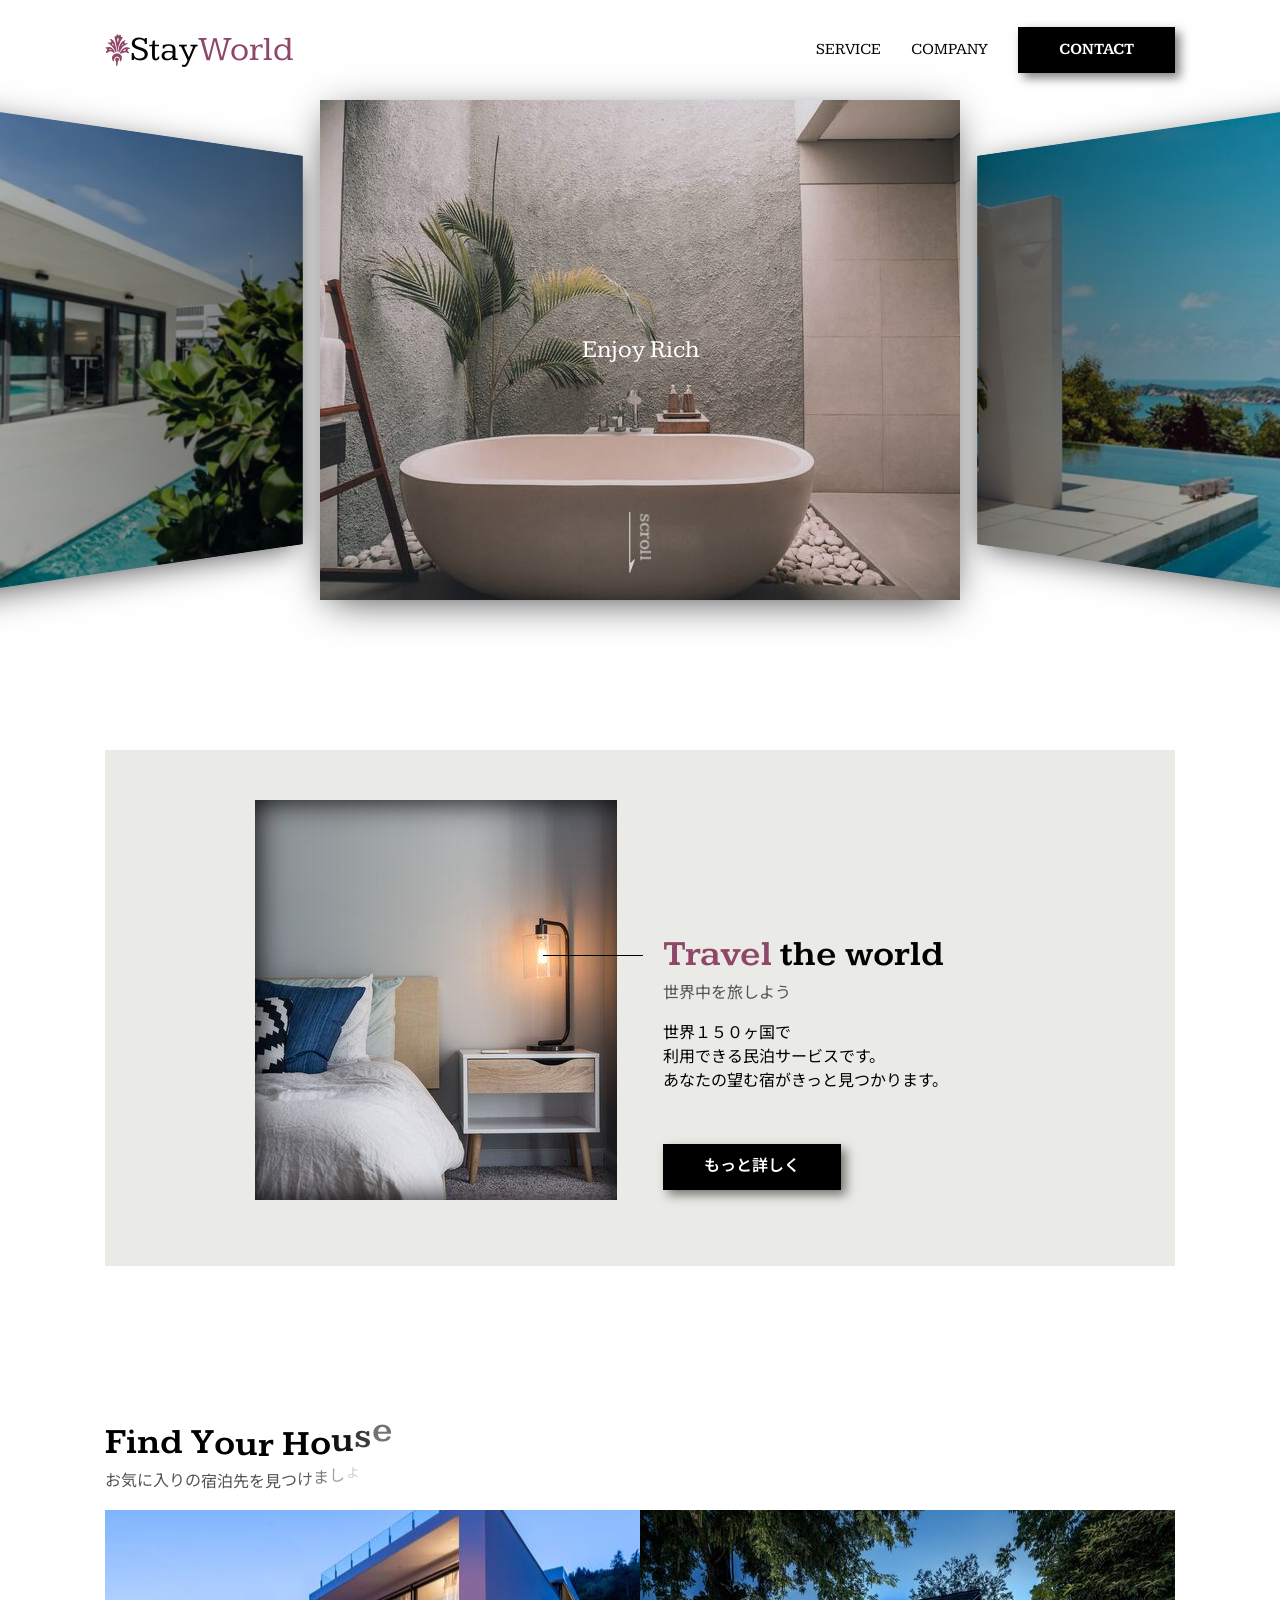
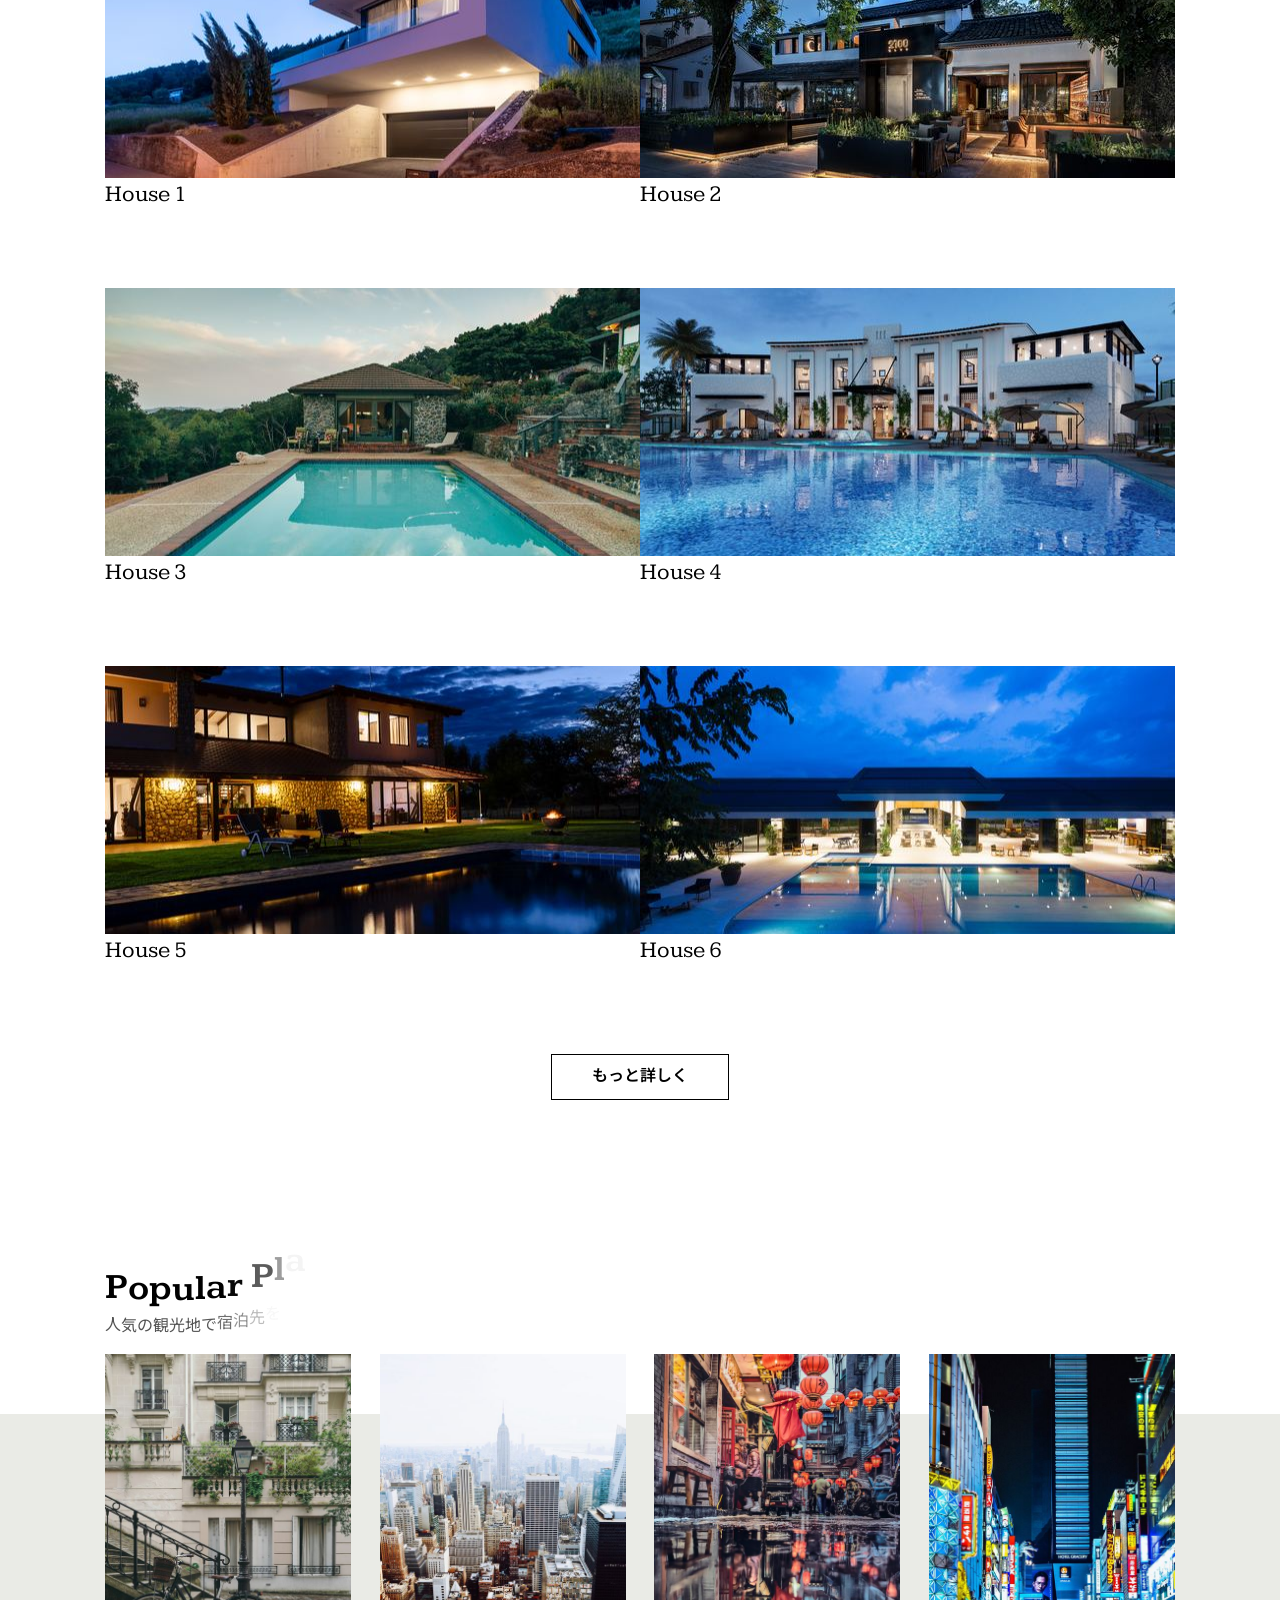
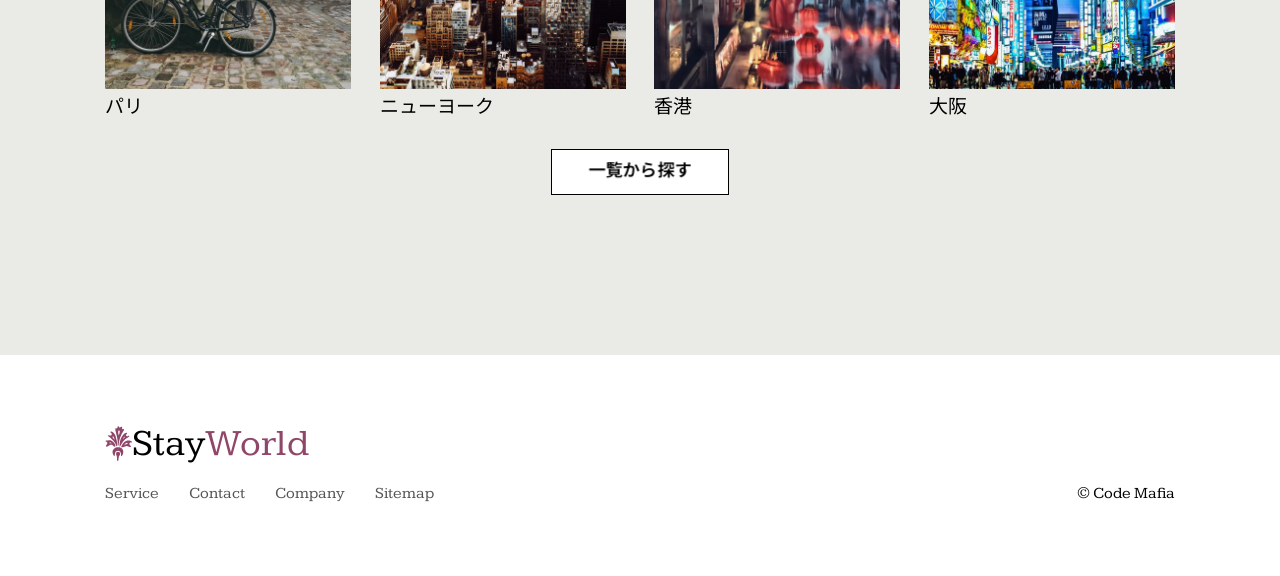
==== front-dev-tutorial-master/99_サンプルサイト/index.html @ 1717879c "250803/01" ====
<!DOCTYPE html>
<html lang="en">
  <head>
    <meta charset="UTF-8" />
    <meta name="viewport" content="width=device-width, initial-scale=1.0" />
    <meta http-equiv="X-UA-Compatible" content="ie=edge" />
    <title>Document</title>
    <script src="scripts/vendors/pace.js"></script>
    <link rel="stylesheet" href="styles/loader.css">
    <link rel="preconnect" href="https://fonts.googleapis.com" />
    <link rel="preconnect" href="https://fonts.gstatic.com" crossorigin />
    <link
      href="https://fonts.googleapis.com/css2?family=Kameron:wght@400;700&family=Noto+Sans+JP:wght@500&display=swap"
      rel="stylesheet"
    />
    <link rel="stylesheet" href="styles/vendors/css-reset.css" />
    <link rel="stylesheet" href="styles/vendors/swiper-bundle.min.css" />
    <link rel="stylesheet" href="styles/style.css" />
    
    <script src="scripts/vendors/gsap.min.js" defer></script>

    <script src="scripts/vendors/swiper-bundle.min.js" defer></script>
    <script src="scripts/libs/hero-slider.js" defer></script>

    <script src="scripts/vendors/scroll-polyfill.js" defer></script>
    <script src="scripts/libs/scroll.js" defer></script>
    
    <script src="scripts/libs/mobile-menu.js" defer></script>

    <script src="scripts/libs/text-animation.js" defer></script>
    <script src="scripts/main.js" defer></script>

  </head>
  <body>
    <div id="global-container">
      <div id="container">
        <div class="mobile-menu__cover"></div>
        <div class="nav-trigger"></div>
        <header class="header">
          <div class="header__inner appear up">
            <div class="logo item">
              <img class="logo__img" src="images/logo.svg" />
              <span class="logo__stay">Stay</span>
              <span class="logo__world">World</span>
            </div>
            <nav class="header__nav">
              <ul class="header__ul">
                <li class="header__li item"><a href="#">Service</a></li>
                <li class="header__li item"><a href="#">Company</a></li>
                <li class="header__li item"><a class="btn filled" href="#">Contact</a></li>
              </ul>
            </nav>
            <button class="mobile-menu__btn">
              <span></span>
              <span></span>
              <span></span>
            </button>
          </div>
        </header>
        <div id="content">
          <div class="hero">
            <div class="swiper">
              <div class="swiper-wrapper">
                <div class="swiper-slide">
                  <div class="hero__title">Enjoy Rich</div>
                  <img src="images/image-1.jpg" alt="" />
                </div>
                <div class="swiper-slide">
                  <div class="hero__title">Fantastic</div>
                  <img src="images/image-2.jpg" alt="" />
                </div>
                <div class="swiper-slide">
                  <div class="hero__title">Experience</div>
                  <img src="images/image-3.jpg" alt="" />
                </div>
              </div>
              <div class="hero__footer">
                <img class="hero__downarrow" src="images/arrow.svg" />
                <span class="hero__scrolltext">scroll</span>
              </div>
            </div>
          </div>
          <div id="main-content">
            <aside class="side left">
              <div class="side__inner">
                <a href="#" class="twitter icon tween-animate-title">Twitter</a>
                <a href="#" class="fb icon tween-animate-title">Facebook</a>
              </div>
            </aside>
            <main>
              <section class="travel">
                <div class="travel__inner">
                  <div class="travel__img cover-slide">
                    <img class="img-zoom" src="images/image-travel.jpg" />
                  </div>
                  <div class="travel__texts appear left">
                    <div class="travel__texts-inner">
                      <div class="travel__title main-title item">
                        <span class="purple">Travel</span>
                        <span>the world</span>
                      </div>
                      <div class="travel__sub sub-title item">世界中を旅しよう</div>
                      <div class="travel__description item">
                        <p>
                          世界１５０ヶ国で<br />利用できる民泊サービスです。
                        </p>
                        <p>あなたの望む宿がきっと見つかります。</p>
                      </div>
                      <div class="travel__btn item">
                        <button class="btn filled">もっと詳しく</button>
                      </div>
                    </div>
                  </div>
                </div>
              </section>
              <section class="houses">
                <div>
                  <h2 class="main-title tween-animate-title">
                    Find Your House
                  </h2>
                  <p class="sub-title tween-animate-title">
                    お気に入りの宿泊先を見つけましょう
                  </p>
                </div>
                <div class="houses__inner">
                  <div class="houses__item">
                    <div class="cover-slide hover-darken">
                      <div
                        class="bg-img-zoom img-bg50"
                        style="background-image: url(images/villa-1.jpg)"
                      ></div>
                    </div>
                    <p class="houses__title">House 1</p>
                  </div>
                  <div class="houses__item">
                    <div class="cover-slide hover-darken">
                      <div
                        class="bg-img-zoom img-bg50"
                        style="background-image: url(images/villa-2.jpg)"
                      ></div>
                    </div>
                    <p class="houses__title">House 2</p>
                  </div>
                  <div class="houses__item">
                    <div class="cover-slide hover-darken">
                      <div
                        class="bg-img-zoom img-bg50"
                        style="background-image: url(images/villa-3.jpg)"
                      ></div>
                    </div>
                    <p class="houses__title">House 3</p>
                  </div>
                  <div class="houses__item">
                    <div class="cover-slide hover-darken">
                      <div
                        class="bg-img-zoom img-bg50"
                        style="background-image: url(images/villa-4.jpg)"
                      ></div>
                    </div>
                    <p class="houses__title">House 4</p>
                  </div>
                  <div class="houses__item">
                    <div class="cover-slide hover-darken">
                      <div
                        class="bg-img-zoom img-bg50"
                        style="background-image: url(images/villa-5.jpg)"
                      ></div>
                    </div>
                    <p class="houses__title">House 5</p>
                  </div>
                  <div class="houses__item">
                    <div class="cover-slide hover-darken">
                      <div
                        class="bg-img-zoom img-bg50"
                        style="background-image: url(images/villa-6.jpg)"
                      ></div>
                    </div>
                    <p class="houses__title">House 6</p>
                  </div>
                  <div class="houses__btn appear up">
                    <button class="btn slide-bg item">もっと詳しく</button>
                  </div>
                </div>
              </section>
              <section class="popular">
                <div class="popular__header">
                  <h2 class="main-title tween-animate-title">Popular Place</h2>
                  <p class="sub-title tween-animate-title">
                    人気の観光地で宿泊先を見つけましょう
                  </p>
                </div>
                <div class="popular__inner appear up">
                  <div class="popular__container">
                    <div class="popular__item item">
                      <div class="popular__img">
                        <img src="images/image-p1.jpg" alt="" />
                      </div>
                      <p class="popular__title">パリ</p>
                    </div>
                    <div class="popular__item item">
                      <div class="popular__img">
                        <img src="images/image-p2.jpg" alt="" />
                      </div>
                      <p class="popular__title">ニューヨーク</p>
                    </div>
                    <div class="popular__item item">
                      <div class="popular__img">
                        <img src="images/image-p3.jpg" alt="" />
                      </div>
                      <p class="popular__title">香港</p>
                    </div>
                    <div class="popular__item item">
                      <div class="popular__img">
                        <img src="images/image-p4.jpg" alt="" />
                      </div>
                      <p class="popular__title">大阪</p>
                    </div>
                    <div class="popular__btn appear up">
                      <button class="btn cover-3d item">
                        <span>一覧から探す</span>
                      </button>
                    </div>
                  </div>
                </div>
              </section>
            </main>
            <aside class="side right">
              <div class="side__inner">
                <span class="tween-animate-title">&copy; Code Mafia</span>
              </div>
            </aside>
          </div>
        </div>
        <div class="footer appear up">
          <div class="logo item">
            <img class="logo__img" src="images/logo.svg" />
            <span class="logo__stay">Stay</span>
            <span class="logo__world">World</span>
          </div>
          <nav class="footer__nav">
            <ul class="footer__ul">
              <li class="footer__li item"><a href="#">Service</a></li>
              <li class="footer__li item"><a href="#">Contact</a></li>
              <li class="footer__li item"><a href="#">Company</a></li>
              <li class="footer__li item"><a href="#">Sitemap</a></li>
            </ul>
            <div class="footer__copyright item">&copy; Code Mafia</div>
          </nav>
        </div>
      </div>
      <nav class="mobile-menu">
        <div class="logo">
          <img class="logo__img" src="images/logo.svg" />
          <span class="logo__stay">Stay</span>
          <span class="logo__world">World</span>
        </div>
        <ul class="mobile-menu__main">
          <li class="mobile-menu__item">
            <a class="mobile-menu__link" href="#">
              <span class="main-title">Our Service</span>
              <span class="sub-title">サービスについて</span>
            </a>
          </li>
          <li class="mobile-menu__item">
            <a class="mobile-menu__link" href="#">
              <span class="main-title">About Us</span>
              <span class="sub-title">私たちについて</span>
            </a>
          </li>
          <li class="mobile-menu__item">
            <a class="mobile-menu__link" href="#">
              <span class="main-title">Contact Us</span>
              <span class="sub-title">コンタクト方法</span>
            </a>
          </li>
        </ul>
      </nav>
    </div>
    
  </body>
</html>
---- front-dev-tutorial-master/99_サンプルサイト/styles/loader.css ----
.pace-done #global-container {
  transition: opacity 1s;
  opacity: 1;
}

#global-container {
  opacity: 0;
}

.pace {
  z-index: 2000;
  position: fixed;
  margin: auto;
  top: 0;
  left: 0;
  right: 0;
  bottom: 0;
  width: 100px;
  height: 100px;
}

.pace .pace-progress {
  transform: none !important;
  text-align: center;
}

.pace .pace-progress::after {
  content: attr(data-progress-text);
  display: block;
  font-weight: 100;
  font-size: 2em;
  font-family: "Helvetica Neue", "Yu Gothic", "Meiryo", sans-serif;
  color: #535353;
}

.pace.pace-inactive {
  display: none;
}

.pace-progress-inner {
  width: 40px;
  height: 40px;
  background-color: #904669;
  margin: 0 auto;
  animation-name: sk-rotateplane;
  animation-duration: 1.2s;
  animation-timing-function: ease-in-out;
  animation-delay: 0s;
  animation-iteration-count: infinite;
  animation-direction: normal;
  animation-fill-mode: forwards;
}

@keyframes sk-rotateplane {
  0% {
    transform: perspective(120px) rotateX(0deg) rotateY(0deg);
  }
  50% {
    transform: perspective(120px) rotateX(-180deg) rotateY(0deg);
  }
  100% {
    transform: perspective(120px) rotateX(-180deg) rotateY(-180deg);
  }
}/*# sourceMappingURL=loader.css.map */
---- front-dev-tutorial-master/99_サンプルサイト/styles/style.css ----
.appear.up .item {
  transform: translateY(6px);
}

.appear.down .item {
  transform: translateY(-6px);
}

.appear.left .item {
  transform: translateX(40px);
}

.appear.right .item {
  transform: translateX(-40px);
}

.appear .item {
  transition: all 0.8s;
  opacity: 0;
}
.appear.inview .item {
  opacity: 1;
  transform: none;
}
.appear.inview .item:nth-child(1) {
  transition-delay: 0.1s;
}
.appear.inview .item:nth-child(2) {
  transition-delay: 0.2s;
}
.appear.inview .item:nth-child(3) {
  transition-delay: 0.3s;
}
.appear.inview .item:nth-child(4) {
  transition-delay: 0.4s;
}
.appear.inview .item:nth-child(5) {
  transition-delay: 0.5s;
}
.appear.inview .item:nth-child(6) {
  transition-delay: 0.6s;
}
.appear.inview .item:nth-child(7) {
  transition-delay: 0.7s;
}
.appear.inview .item:nth-child(8) {
  transition-delay: 0.8s;
}
.appear.inview .item:nth-child(9) {
  transition-delay: 0.9s;
}
.appear.inview .item:nth-child(10) {
  transition-delay: 1s;
}

.btn {
  position: relative;
  display: inline-block;
  background-color: white;
  border: 1px solid black;
  font-weight: 600;
  padding: 10px 40px;
  margin: 10px auto;
  cursor: pointer;
  transition: all 0.3s;
  color: black;
  text-decoration: none !important;
}
.btn.float:hover {
  background-color: black;
  color: white;
  box-shadow: 5px 5px 10px 0 rgba(0, 0, 0, 0.5);
}
.btn.filled {
  background-color: black;
  color: white;
  box-shadow: 5px 5px 10px 0 rgba(0, 0, 0, 0.5);
}
.btn.filled:hover {
  background-color: white;
  color: black;
  box-shadow: none;
}
.btn.letter-spacing:hover {
  background-color: black;
  letter-spacing: 3px;
  color: white;
}
.btn.shadow {
  box-shadow: none;
}
.btn.shadow:hover {
  transform: translate(-2.5px, -2.5px);
  box-shadow: 5px 5px 0 0 black;
}
.btn.solid {
  box-shadow: 2px 2px 0 0 black;
  border-radius: 7px;
}
.btn.solid:hover {
  transform: translate(2px, 2px);
  box-shadow: none;
}
.btn.slide-bg {
  position: relative;
  overflow: hidden;
  z-index: 1;
}
.btn.slide-bg::before {
  content: "";
  display: inline-block;
  width: 100%;
  height: 100%;
  background-color: black;
  position: absolute;
  top: 0;
  left: 0;
  transform: translateX(-100%);
  transition: transform 0.3s;
  z-index: -1;
}
.btn.slide-bg:hover {
  color: white;
}
.btn.slide-bg:hover::before {
  transform: none;
}
.btn.cover-3d {
  position: relative;
  z-index: 1;
  transform-style: preserve-3d;
  perspective: 300px;
}
.btn.cover-3d span {
  display: inline-block;
  transform: translateZ(20px);
}
.btn.cover-3d::before {
  content: "";
  display: inline-block;
  width: 100%;
  height: 100%;
  background-color: black;
  position: absolute;
  top: 0;
  left: 0;
  transform: rotateX(90deg);
  transition: all 0.3s;
  transform-origin: top center;
  opacity: 0;
}
.btn.cover-3d:hover {
  color: white;
}
.btn.cover-3d:hover::before {
  transform: none;
  opacity: 1;
}

.btn-cubic {
  position: relative;
  display: inline-block;
  transform-style: preserve-3d;
  perspective: 300px;
  width: 150px;
  height: 50px;
  margin: 0 auto;
  cursor: pointer;
  font-weight: 600;
}
.btn-cubic span {
  position: absolute;
  top: 0;
  left: 0;
  width: 100%;
  height: 100%;
  border: 1px solid black;
  box-sizing: border-box;
  line-height: 48px;
  text-align: center;
  transition: all 0.3s;
  transform-origin: center center -25px;
  color: black;
}
.btn-cubic .hovering {
  background-color: black;
  color: white;
  transform: rotateX(90deg);
}
.btn-cubic .default {
  background-color: white;
  color: black;
  transform: rotateX(0);
}
.btn-cubic:hover .hovering {
  transform: rotateX(0);
}
.btn-cubic:hover .default {
  transform: rotateX(-90deg);
}

.swiper {
  overflow: visible !important;
}

.swiper-slide {
  height: 500px;
  overflow: hidden;
}
@media screen and (min-width: 960px) {
  .swiper-slide {
    box-shadow: 0 8px 40px -10px rgba(0, 0, 0, 0.8);
  }
}
.swiper-slide > img {
  width: 100%;
  height: 100%;
  max-width: 100%;
  -o-object-fit: cover;
     object-fit: cover;
  transform: scale(1.3);
  transition: transform 1.9s ease;
}
.swiper-slide::after {
  content: "";
  position: absolute;
  top: 0;
  left: 0;
  width: 100%;
  height: 100%;
  background-color: rgba(0, 61, 125, 0.1);
}
.swiper-slide-active > img {
  transform: none;
}
.swiper-slide-active .hero__title {
  opacity: 1;
  transform: translate(-50%, -50%);
}

.hero {
  overflow: hidden;
  padding-top: 100px;
}
.hero__title {
  position: absolute;
  top: 50%;
  left: 50%;
  transform: translate(-50%, calc(-50% + 20px));
  color: white;
  font-size: 25px;
  z-index: 2;
  opacity: 0;
  transition: opacity 0.3s ease 1s, transform 0.3s ease 1s;
}
.hero__footer {
  position: absolute;
  left: 50%;
  bottom: 20px;
  transform: translateX(-50%);
  z-index: 2;
  height: 68px;
  width: 22px;
  overflow: hidden;
}
.hero__downarrow {
  position: absolute;
  left: 0;
  bottom: 0;
  width: 6px;
  animation-name: kf-arrow-anime;
  animation-duration: 2s;
  animation-timing-function: linear;
  animation-delay: 0s;
  animation-iteration-count: infinite;
  animation-direction: normal;
  animation-fill-mode: forwards;
}
.hero__scrolltext {
  position: absolute;
  transform: rotate(90deg);
  color: rgba(255, 255, 255, 0.7);
  left: -8px;
  top: 11px;
  font-size: 1.2em;
}

@keyframes kf-arrow-anime {
  0%, 50%, 100% {
    transform: translateY(-10%);
  }
  30% {
    transform: none;
  }
}
.animate-title,
.tween-animate-title {
  opacity: 0;
}
.animate-title.inview,
.tween-animate-title.inview {
  opacity: 1;
}
.animate-title.inview .char,
.tween-animate-title.inview .char {
  display: inline-block;
}
.animate-title .char,
.tween-animate-title .char {
  opacity: 0;
}

.animate-title.inview .char {
  animation-name: kf-animate-chars;
  animation-duration: 0.5s;
  animation-timing-function: cubic-bezier(0.39, 1.57, 0.58, 1);
  animation-delay: 0s;
  animation-iteration-count: 1;
  animation-direction: normal;
  animation-fill-mode: both;
}
.animate-title.inview .char:nth-child(1) {
  animation-delay: 0.04s;
}
.animate-title.inview .char:nth-child(2) {
  animation-delay: 0.08s;
}
.animate-title.inview .char:nth-child(3) {
  animation-delay: 0.12s;
}
.animate-title.inview .char:nth-child(4) {
  animation-delay: 0.16s;
}
.animate-title.inview .char:nth-child(5) {
  animation-delay: 0.2s;
}
.animate-title.inview .char:nth-child(6) {
  animation-delay: 0.24s;
}
.animate-title.inview .char:nth-child(7) {
  animation-delay: 0.28s;
}
.animate-title.inview .char:nth-child(8) {
  animation-delay: 0.32s;
}
.animate-title.inview .char:nth-child(9) {
  animation-delay: 0.36s;
}
.animate-title.inview .char:nth-child(10) {
  animation-delay: 0.4s;
}
.animate-title.inview .char:nth-child(11) {
  animation-delay: 0.44s;
}
.animate-title.inview .char:nth-child(12) {
  animation-delay: 0.48s;
}
.animate-title.inview .char:nth-child(13) {
  animation-delay: 0.52s;
}
.animate-title.inview .char:nth-child(14) {
  animation-delay: 0.56s;
}
.animate-title.inview .char:nth-child(15) {
  animation-delay: 0.6s;
}
.animate-title.inview .char:nth-child(16) {
  animation-delay: 0.64s;
}
.animate-title.inview .char:nth-child(17) {
  animation-delay: 0.68s;
}
.animate-title.inview .char:nth-child(18) {
  animation-delay: 0.72s;
}
.animate-title.inview .char:nth-child(19) {
  animation-delay: 0.76s;
}
.animate-title.inview .char:nth-child(20) {
  animation-delay: 0.8s;
}
.animate-title.inview .char:nth-child(21) {
  animation-delay: 0.84s;
}
.animate-title.inview .char:nth-child(22) {
  animation-delay: 0.88s;
}
.animate-title.inview .char:nth-child(23) {
  animation-delay: 0.92s;
}
.animate-title.inview .char:nth-child(24) {
  animation-delay: 0.96s;
}
.animate-title.inview .char:nth-child(25) {
  animation-delay: 1s;
}
.animate-title.inview .char:nth-child(26) {
  animation-delay: 1.04s;
}
.animate-title.inview .char:nth-child(27) {
  animation-delay: 1.08s;
}
.animate-title.inview .char:nth-child(28) {
  animation-delay: 1.12s;
}
.animate-title.inview .char:nth-child(29) {
  animation-delay: 1.16s;
}
.animate-title.inview .char:nth-child(30) {
  animation-delay: 1.2s;
}

@keyframes kf-animate-chars {
  0% {
    opacity: 0;
    transform: translateY(-50%);
  }
  100% {
    opacity: 1;
    transform: translateY(0);
  }
}
.cover-slide {
  position: relative;
  overflow: hidden;
}
.cover-slide::after {
  content: "";
  position: absolute;
  z-index: 2;
  top: 0;
  left: 0;
  right: 0;
  bottom: 0;
  background-color: #eaebe6;
  opacity: 0;
}
.cover-slide.inview::after {
  opacity: 1;
  animation-name: kf-cover-slide;
  animation-duration: 1.6s;
  animation-timing-function: ease-in-out;
  animation-delay: 0s;
  animation-iteration-count: 1;
  animation-direction: normal;
  animation-fill-mode: both;
}

@keyframes kf-cover-slide {
  0% {
    transform-origin: left;
    transform: scaleX(0);
  }
  50% {
    transform-origin: left;
    transform: scaleX(1);
  }
  50.1% {
    transform-origin: right;
    transform: scaleX(1);
  }
  100% {
    transform-origin: right;
    transform: scaleX(0);
  }
}
.img-zoom, .bg-img-zoom {
  opacity: 0;
}
.inview .img-zoom, .inview .bg-img-zoom {
  opacity: 1;
  transition: transform 0.3s ease;
  animation-name: kf-img-show;
  animation-duration: 1.6s;
  animation-timing-function: ease-in-out;
  animation-delay: 0s;
  animation-iteration-count: 1;
  animation-direction: normal;
  animation-fill-mode: none;
}
.inview .img-zoom:hover, .inview .bg-img-zoom:hover {
  transform: scale(1.05);
}

@keyframes kf-img-show {
  0% {
    opacity: 0;
  }
  50% {
    opacity: 0;
  }
  50.1% {
    opacity: 1;
    transform: scale(1.5);
  }
  100% {
    opacity: 1;
  }
}
.hover-darken::before {
  content: "";
  position: absolute;
  top: 0;
  left: 0;
  width: 100%;
  height: 100%;
  z-index: 1;
  transition: background-color 0.3s ease;
  pointer-events: none;
  animation-name: kf-img-show;
  animation-duration: 1.6s;
  animation-timing-function: ease-in-out;
  animation-delay: 0s;
  animation-iteration-count: 1;
  animation-direction: normal;
  animation-fill-mode: none;
}
.hover-darken:hover::before {
  background-color: rgba(0, 0, 0, 0.4);
}

.bg-img-zoom {
  background-image: url(images/image-1.jpg);
  background-repeat: no-repeat;
  background-position: center;
  background-size: cover;
  width: 100%;
}

.img-bg50 {
  position: relative;
}
.img-bg50::before {
  display: block;
  content: "";
  padding-top: 50%;
}

.mobile-menu {
  position: fixed;
  right: 0;
  top: 60px;
  width: 300px;
}
.mobile-menu .logo {
  padding: 0 40px;
  font-size: 38px;
}
.mobile-menu__btn {
  background-color: unset;
  border: none;
  outline: none !important;
  cursor: pointer;
}
@media screen and (min-width: 960px) {
  .mobile-menu__btn {
    display: none;
  }
}
.mobile-menu__btn > span {
  background-color: black;
  width: 35px;
  height: 2px;
  display: block;
  margin-bottom: 9px;
  transition: transform 0.7s;
}
.mobile-menu__btn > span:last-child {
  margin-bottom: 0;
}
.mobile-menu__cover {
  position: absolute;
  top: 0;
  left: 0;
  width: 100%;
  height: 100%;
  background-color: rgba(0, 0, 0, 0.3);
  opacity: 0;
  visibility: hidden;
  transition: opacity 1s;
  cursor: pointer;
  z-index: 200;
}
.mobile-menu__main {
  padding: 0;
  perspective: 2000px;
  transform-style: preserve-3d;
}
.mobile-menu__item {
  list-style: none;
  display: block;
  transform: translate3d(0, 0, -1000px);
  padding: 0 40px;
  transition: transform 0.3s, opacity 0.2s;
  opacity: 0;
}
.mobile-menu__link {
  display: block;
  margin-top: 30px;
  color: black;
  text-decoration: none !important;
}

.menu-open #container {
  transform: translate(-300px, 60px);
  box-shadow: 0 8px 40px -10px rgba(0, 0, 0, 0.8);
}
.menu-open .mobile-menu__cover {
  opacity: 1;
  visibility: visible;
}
.menu-open .mobile-menu__item {
  transform: none;
  opacity: 1;
}
.menu-open .mobile-menu__item:nth-child(1) {
  transition-delay: 0.07s;
}
.menu-open .mobile-menu__item:nth-child(2) {
  transition-delay: 0.14s;
}
.menu-open .mobile-menu__item:nth-child(3) {
  transition-delay: 0.21s;
}
.menu-open .mobile-menu__item:nth-child(4) {
  transition-delay: 0.28s;
}
.menu-open .mobile-menu__item:nth-child(5) {
  transition-delay: 0.35s;
}
.menu-open .mobile-menu__btn > span {
  background-color: black;
}
.menu-open .mobile-menu__btn > span:nth-child(1) {
  transition-delay: 70ms;
  transform: translateY(11px) rotate(135deg);
}
.menu-open .mobile-menu__btn > span:nth-child(2) {
  transition-delay: 0s;
  transform: translateX(-18px) scaleX(0);
}
.menu-open .mobile-menu__btn > span:nth-child(3) {
  transition-delay: 140ms;
  transform: translateY(-11px) rotate(-135deg);
}

body {
  font-family: "Kameron", "Noto Sans JP", sans-serif;
}

img {
  max-width: 100%;
  vertical-align: bottom;
}

.mb-sm, .travel__img, .houses__title, .popular__title, .sub-title {
  margin-bottom: 16px !important;
}

.mb-lg, .travel, .houses, .popular__btn {
  margin-bottom: 80px !important;
}
@media screen and (min-width: 960px) {
  .mb-lg, .travel, .houses, .popular__btn {
    margin-bottom: 150px !important;
  }
}

.pb-sm, .travel__texts {
  padding-bottom: 16px !important;
}

.pb-lg, .hero {
  padding-bottom: 80px !important;
}
@media screen and (min-width: 960px) {
  .pb-lg, .hero {
    padding-bottom: 150px !important;
  }
}

.content-width, .header__inner, .travel, .houses, .popular__header, .popular__container, .footer {
  width: 90%;
  margin: 0 auto;
  max-width: 1070px;
}

.flex, .header__nav, .travel__inner, .houses__inner, .popular__container, .footer__nav, .footer__ul {
  display: flex;
  flex-direction: column;
}
@media screen and (min-width: 600px) {
  .flex, .header__nav, .travel__inner, .houses__inner, .popular__container, .footer__nav, .footer__ul {
    flex-direction: row;
    flex-wrap: wrap;
  }
}

.purple {
  color: #904669;
}

.font-sm, .sub-title {
  font-size: 14px;
}
@media screen and (min-width: 960px) {
  .font-sm, .sub-title {
    font-size: 16px;
  }
}

.font-md, .popular__title {
  font-size: 17px;
}
@media screen and (min-width: 960px) {
  .font-md, .popular__title {
    font-size: 19px;
  }
}

.font-lr, .houses__title {
  font-size: 17px;
}
@media screen and (min-width: 960px) {
  .font-lr, .houses__title {
    font-size: 23px;
  }
}

.font-lg, .main-title {
  font-size: 25px;
}
@media screen and (min-width: 960px) {
  .font-lg, .main-title {
    font-size: 36px;
  }
}

.main-title {
  font-weight: 600;
  margin-bottom: 0;
  display: block;
}

.sub-title {
  color: #535353;
}

#container {
  position: relative;
  z-index: 10;
  background: white;
  transition: transform 0.5s, box-shadow 0.5s;
}

#main-content {
  position: relative;
  z-index: 0;
}

main {
  position: relative;
  z-index: -1;
}

.header {
  position: fixed;
  top: 0;
  left: 0;
  width: 100%;
  height: 100px;
  background: transparent;
  display: flex;
  align-items: center;
  z-index: 100;
}
.header.triggered {
  background: rgba(255, 255, 255, 0.9);
  box-shadow: 10px 0 25px -10px rgba(0, 0, 0, 0.5);
}
.header__inner {
  display: flex;
  justify-content: space-between;
  align-items: center;
}
.header__nav {
  justify-content: space-between;
  align-items: center;
  text-align: center;
  display: none;
}
@media screen and (min-width: 960px) {
  .header__nav {
    display: block;
  }
}
.header__ul {
  display: flex;
  align-items: center;
  list-style: none;
  padding: 0;
}
.header__li {
  margin: 10px;
}
@media screen and (min-width: 600px) {
  .header__li {
    margin-left: 30px;
    margin-right: 0;
  }
}
.header__li > a {
  color: black;
  text-decoration: none;
  text-transform: uppercase;
}
.header .logo {
  justify-content: center;
}
@media screen and (min-width: 600px) {
  .header .logo {
    font-size: 35px;
    justify-content: flex-start;
  }
}

.travel__inner {
  position: relative;
  z-index: 0;
  justify-content: space-between;
  background: #eaebe6;
  padding: 15px;
}
@media screen and (min-width: 600px) {
  .travel__inner {
    padding: 50px;
  }
}
@media screen and (min-width: 1280px) {
  .travel__inner {
    padding: 50px 150px;
  }
}
.travel__img {
  height: 300px;
  transition: box-shadow 0.5s ease 1.6s;
}
.travel__img.inview {
  box-shadow: inset 0 0 30px black;
}
@media screen and (min-width: 600px) {
  .travel__img {
    flex-basis: 47%;
  }
}
@media screen and (min-width: 960px) {
  .travel__img {
    height: 400px;
  }
}
.travel__img > img {
  position: relative;
  z-index: -1;
  opacity: 1;
  -o-object-fit: cover;
     object-fit: cover;
  width: 100%;
  height: 100%;
}
@media screen and (min-width: 600px) {
  .travel__texts {
    display: flex;
    align-items: flex-end;
    flex-basis: 47%;
  }
}
.travel__texts.inview .travel__title::before {
  animation-name: scaleX;
  animation-duration: 0.3s;
  animation-timing-function: ease;
  animation-delay: 1.5s;
  animation-iteration-count: 1;
  animation-direction: normal;
  animation-fill-mode: forwards;
}
.travel__title {
  position: relative;
}
.travel__title::before {
  display: none;
  position: absolute;
  content: "";
  height: 1px;
  width: 100px;
  top: 50%;
  left: -120px;
  background: black;
  transform: scaleX(0);
  transform-origin: right;
}
@media screen and (min-width: 960px) {
  .travel__title::before {
    display: block;
  }
}
@media screen and (min-width: 960px) {
  .travel__description {
    margin-bottom: 40px;
  }
}

@keyframes scaleX {
  0% {
    transform: scaleX(0);
  }
  100% {
    transform: scaleX(1);
  }
}
@media screen and (min-width: 600px) {
  .houses__item {
    flex-basis: 50%;
  }
}
@media screen and (min-width: 960px) {
  .houses__item {
    margin-bottom: 60px;
  }
}
.houses__btn {
  text-align: center;
  flex-basis: 100%;
}

.popular__inner {
  position: relative;
}
.popular__inner::before {
  content: "";
  position: absolute;
  bottom: 0;
  left: 0;
  height: 90%;
  width: 100%;
  background: #eaebe6;
}
.popular__container {
  position: relative;
  z-index: 2;
  justify-content: space-between;
}
@media screen and (min-width: 600px) {
  .popular__item {
    flex-basis: 47%;
  }
}
@media screen and (min-width: 960px) {
  .popular__item {
    flex-basis: 25%;
  }
}
@media screen and (min-width: 1280px) {
  .popular__item {
    flex-basis: 23%;
  }
}
.popular__img {
  height: 150px;
  margin-bottom: 5px;
}
@media screen and (min-width: 960px) {
  .popular__img {
    height: 335px;
  }
}
.popular__img > img {
  width: 100%;
  height: 100%;
  -o-object-fit: cover;
     object-fit: cover;
}
.popular__btn {
  text-align: center;
  flex-basis: 100%;
}

.footer {
  padding: 60px 0;
}
.footer__nav {
  justify-content: space-between;
  align-items: center;
  text-align: center;
}
.footer__ul {
  list-style: none;
  padding: 0;
}
.footer__li {
  margin: 10px;
}
@media screen and (min-width: 600px) {
  .footer__li {
    margin-left: 0;
    margin-right: 30px;
  }
}
.footer__li > a {
  color: #535353;
  text-decoration: none;
}
.footer > .logo {
  font-size: 38px;
  justify-content: center;
}
@media screen and (min-width: 600px) {
  .footer > .logo {
    justify-content: flex-start;
  }
}

.logo {
  font-size: 42px;
  display: flex;
}
.logo__img {
  width: 0.7em;
}
.logo__world {
  color: #904669;
}

.side {
  display: none;
  position: fixed;
  top: 70%;
  transform: translateY(-50%);
  transition: all 0.3s ease;
}
@media screen and (min-width: 1280px) {
  .side {
    display: block;
  }
}
.side .tween-animate-title {
  color: black;
  text-decoration: none !important;
  margin: 0 40px;
  vertical-align: middle;
  letter-spacing: 2px;
}
.side.left {
  left: -50px;
}
.side.left.inview {
  left: 50px;
}
.side.left .side__inner {
  transform-origin: top left;
  transform: rotate(-90deg);
}
.side.right {
  right: -50px;
}
.side.right.inview {
  right: 50px;
}
.side.right .side__inner {
  transform-origin: top right;
  transform: rotate(90deg);
}

.icon {
  position: relative;
}
.icon::before {
  content: "";
  position: absolute;
  top: 50%;
  left: -20px;
  width: 1em;
  height: 1em;
  transform: translateY(-50%);
  background-position: center;
  background-repeat: none;
  background-size: contain;
}
.icon.twitter::before {
  background-image: url(../images/twitter.svg);
}
.icon.fb::before {
  background-image: url(../images/facebook.svg);
}/*# sourceMappingURL=style.css.map */
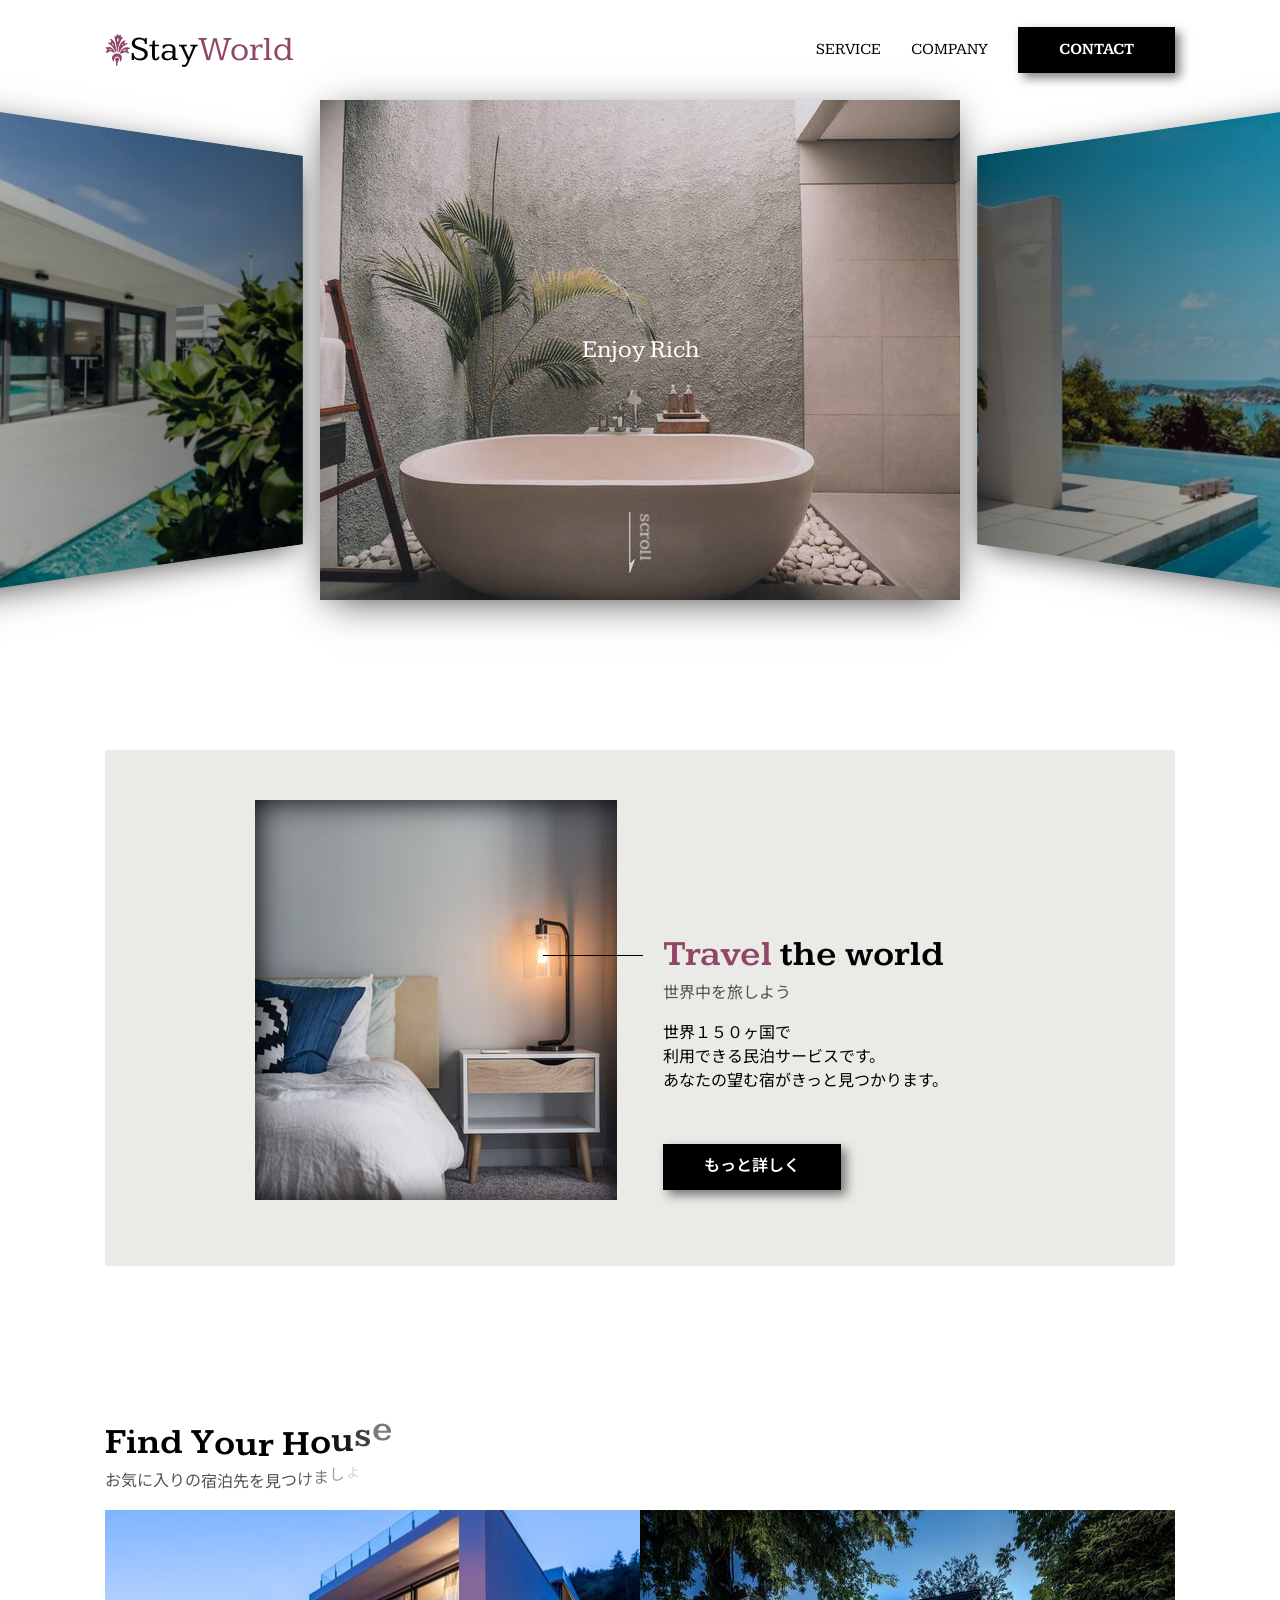
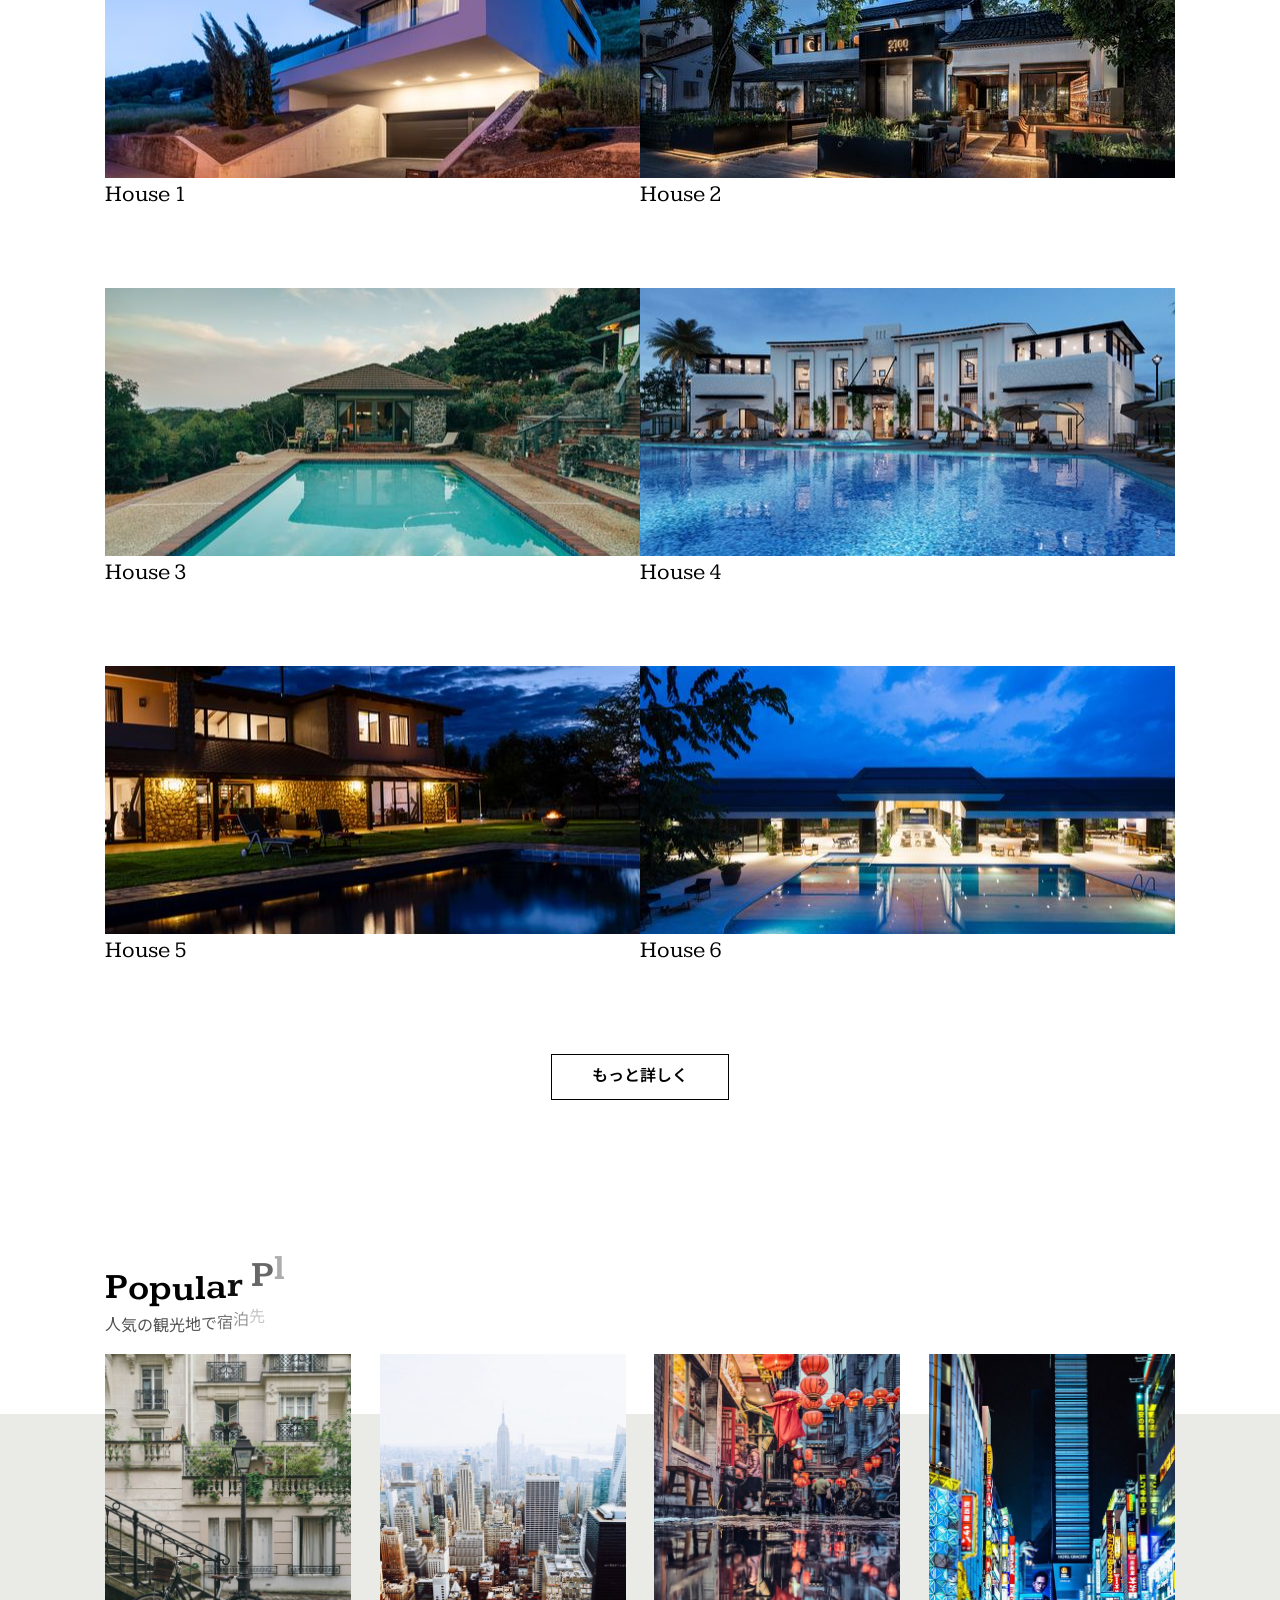
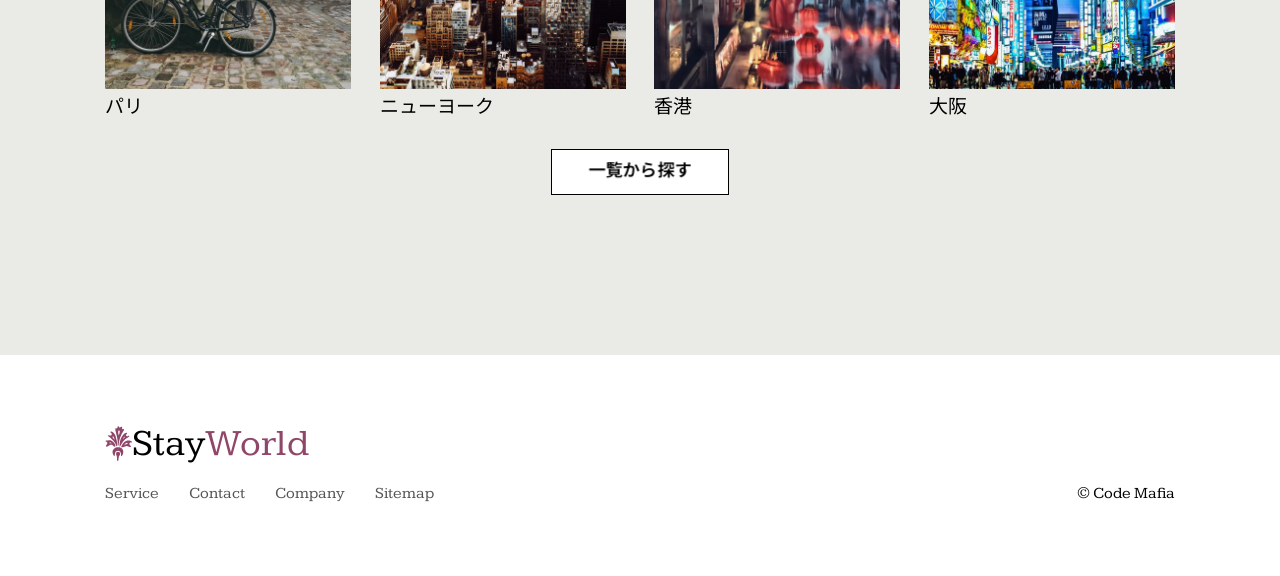
==== commit 8878d8b2: "2025-08-31" ====
--- a/front-dev-tutorial-master/99_サンプルサイト/index.html
+++ b/front-dev-tutorial-master/99_サンプルサイト/index.html
@@ -6,7 +6,7 @@
     <meta http-equiv="X-UA-Compatible" content="ie=edge" />
     <title>Document</title>
     <script src="scripts/vendors/pace.js"></script>
-    <link rel="stylesheet" href="styles/loader.css">
+    <link rel="stylesheet" href="styles/loader.css" />
     <link rel="preconnect" href="https://fonts.googleapis.com" />
     <link rel="preconnect" href="https://fonts.gstatic.com" crossorigin />
     <link
@@ -16,7 +16,7 @@
     <link rel="stylesheet" href="styles/vendors/css-reset.css" />
     <link rel="stylesheet" href="styles/vendors/swiper-bundle.min.css" />
     <link rel="stylesheet" href="styles/style.css" />
-    
+
     <script src="scripts/vendors/gsap.min.js" defer></script>
 
     <script src="scripts/vendors/swiper-bundle.min.js" defer></script>
@@ -24,12 +24,11 @@
 
     <script src="scripts/vendors/scroll-polyfill.js" defer></script>
     <script src="scripts/libs/scroll.js" defer></script>
-    
+
     <script src="scripts/libs/mobile-menu.js" defer></script>
 
     <script src="scripts/libs/text-animation.js" defer></script>
     <script src="scripts/main.js" defer></script>
-
   </head>
   <body>
     <div id="global-container">
@@ -47,7 +46,9 @@
               <ul class="header__ul">
                 <li class="header__li item"><a href="#">Service</a></li>
                 <li class="header__li item"><a href="#">Company</a></li>
-                <li class="header__li item"><a class="btn filled" href="#">Contact</a></li>
+                <li class="header__li item">
+                  <a class="btn filled" href="#">Contact</a>
+                </li>
               </ul>
             </nav>
             <button class="mobile-menu__btn">
@@ -99,7 +100,9 @@
                         <span class="purple">Travel</span>
                         <span>the world</span>
                       </div>
-                      <div class="travel__sub sub-title item">世界中を旅しよう</div>
+                      <div class="travel__sub sub-title item">
+                        世界中を旅しよう
+                      </div>
                       <div class="travel__description item">
                         <p>
                           世界１５０ヶ国で<br />利用できる民泊サービスです。
@@ -276,6 +279,5 @@
         </ul>
       </nav>
     </div>
-    
   </body>
 </html>
